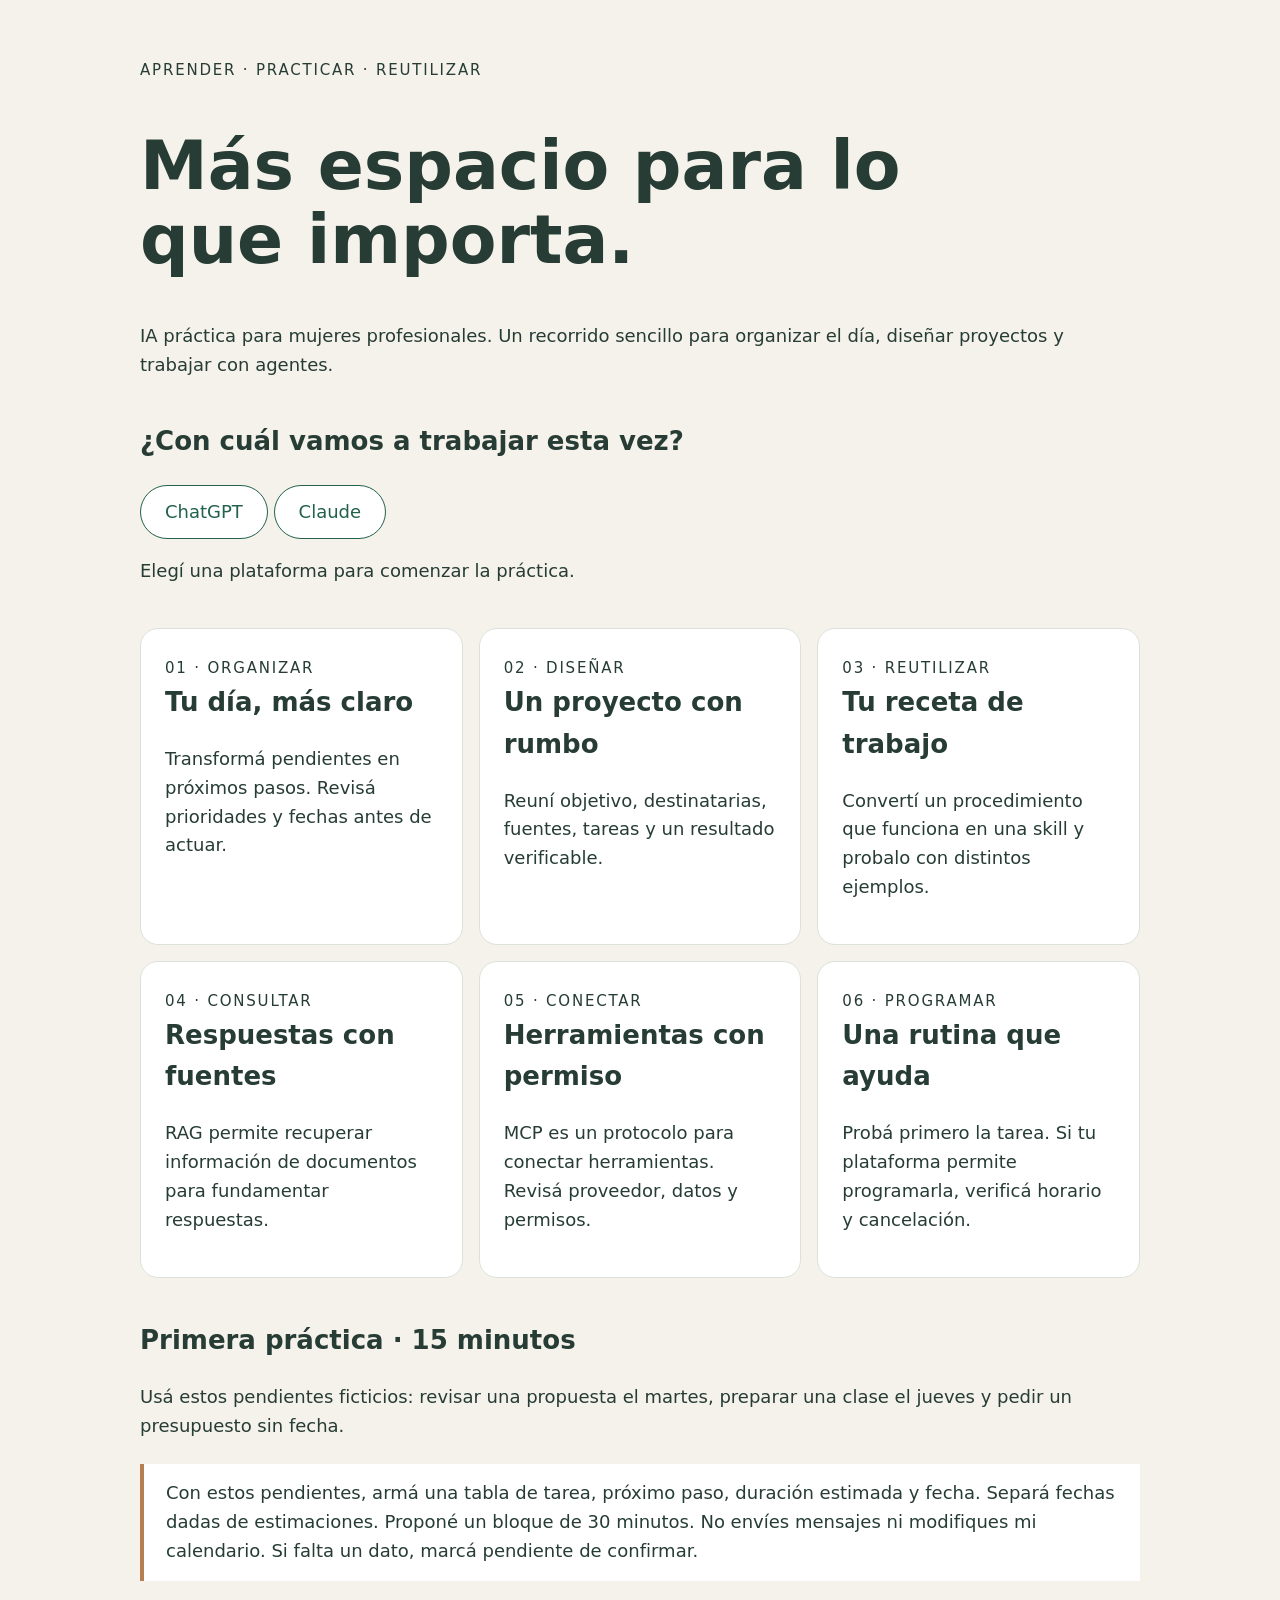
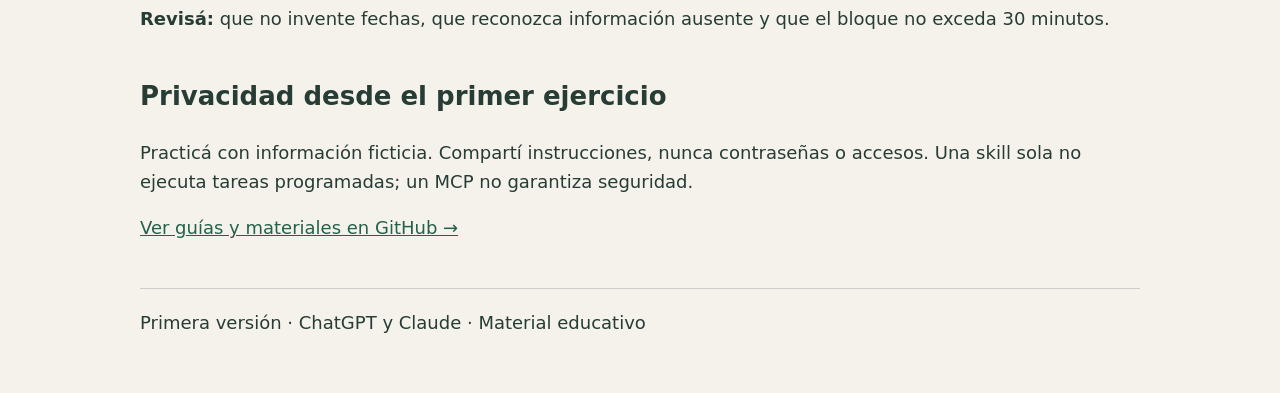
==== docs/index.html @ 0935d4db "Agregar guías, skill y portada de capacitación" ====
<!doctype html><html lang="es"><meta charset="utf-8"><meta name="viewport" content="width=device-width,initial-scale=1"><title>IA práctica para profesionales</title><style>body{margin:0;background:#f5f2eb;color:#263c35;font:18px/1.6 system-ui}main{max-width:1000px;margin:auto;padding:55px 24px}small{letter-spacing:.12em;text-transform:uppercase}h1{font-size:clamp(40px,6vw,68px);line-height:1.08;max-width:800px}h2{font-size:26px}a{color:#22614c}section{margin-top:42px}.grid{display:grid;grid-template-columns:repeat(auto-fit,minmax(250px,1fr));gap:16px}article{background:#fff;border:1px solid #dce2d9;border-radius:18px;padding:24px}article h2{margin-top:0}blockquote{border-left:4px solid #b67f51;margin:24px 0;padding:15px 22px;background:#fff}footer{margin-top:45px;border-top:1px solid #ccc;padding-top:20px}button{font:inherit;padding:12px 24px;border-radius:30px;border:1px solid #22614c;color:#22614c;background:white;cursor:pointer}button[aria-pressed=true]{color:white;background:#22614c}</style><main><small>Aprender · practicar · reutilizar</small><h1>Más espacio para lo que importa.</h1><p>IA práctica para mujeres profesionales. Un recorrido sencillo para organizar el día, diseñar proyectos y trabajar con agentes.</p><section><h2>¿Con cuál vamos a trabajar esta vez?</h2><button onclick="elegir(this)" aria-pressed="false">ChatGPT</button> <button onclick="elegir(this)" aria-pressed="false">Claude</button><p id="eleccion" aria-live="polite">Elegí una plataforma para comenzar la práctica.</p></section><section class="grid"><article><small>01 · Organizar</small><h2>Tu día, más claro</h2><p>Transformá pendientes en próximos pasos. Revisá prioridades y fechas antes de actuar.</p></article><article><small>02 · Diseñar</small><h2>Un proyecto con rumbo</h2><p>Reuní objetivo, destinatarias, fuentes, tareas y un resultado verificable.</p></article><article><small>03 · Reutilizar</small><h2>Tu receta de trabajo</h2><p>Convertí un procedimiento que funciona en una skill y probalo con distintos ejemplos.</p></article><article><small>04 · Consultar</small><h2>Respuestas con fuentes</h2><p>RAG permite recuperar información de documentos para fundamentar respuestas.</p></article><article><small>05 · Conectar</small><h2>Herramientas con permiso</h2><p>MCP es un protocolo para conectar herramientas. Revisá proveedor, datos y permisos.</p></article><article><small>06 · Programar</small><h2>Una rutina que ayuda</h2><p>Probá primero la tarea. Si tu plataforma permite programarla, verificá horario y cancelación.</p></article></section><section><h2>Primera práctica · 15 minutos</h2><p>Usá estos pendientes ficticios: revisar una propuesta el martes, preparar una clase el jueves y pedir un presupuesto sin fecha.</p><blockquote>Con estos pendientes, armá una tabla de tarea, próximo paso, duración estimada y fecha. Separá fechas dadas de estimaciones. Proponé un bloque de 30 minutos. No envíes mensajes ni modifiques mi calendario. Si falta un dato, marcá pendiente de confirmar.</blockquote><p><strong>Revisá:</strong> que no invente fechas, que reconozca información ausente y que el bloque no exceda 30 minutos.</p></section><section><h2>Privacidad desde el primer ejercicio</h2><p>Practicá con información ficticia. Compartí instrucciones, nunca contraseñas o accesos. Una skill sola no ejecuta tareas programadas; un MCP no garantiza seguridad.</p><a href="https://github.com/ayepezzetto/ia-practica-profesionales">Ver guías y materiales en GitHub →</a></section><footer>Primera versión · ChatGPT y Claude · Material educativo</footer></main><script>function elegir(b){document.querySelectorAll('button').forEach(x=>x.setAttribute('aria-pressed',String(x===b)));document.getElementById('eleccion').textContent='Vamos a trabajar con '+b.textContent+'. Abrí tu cuenta y copiá la primera práctica de abajo. Este sitio no conecta cuentas ni envía tus datos a la IA.'}</script></html>
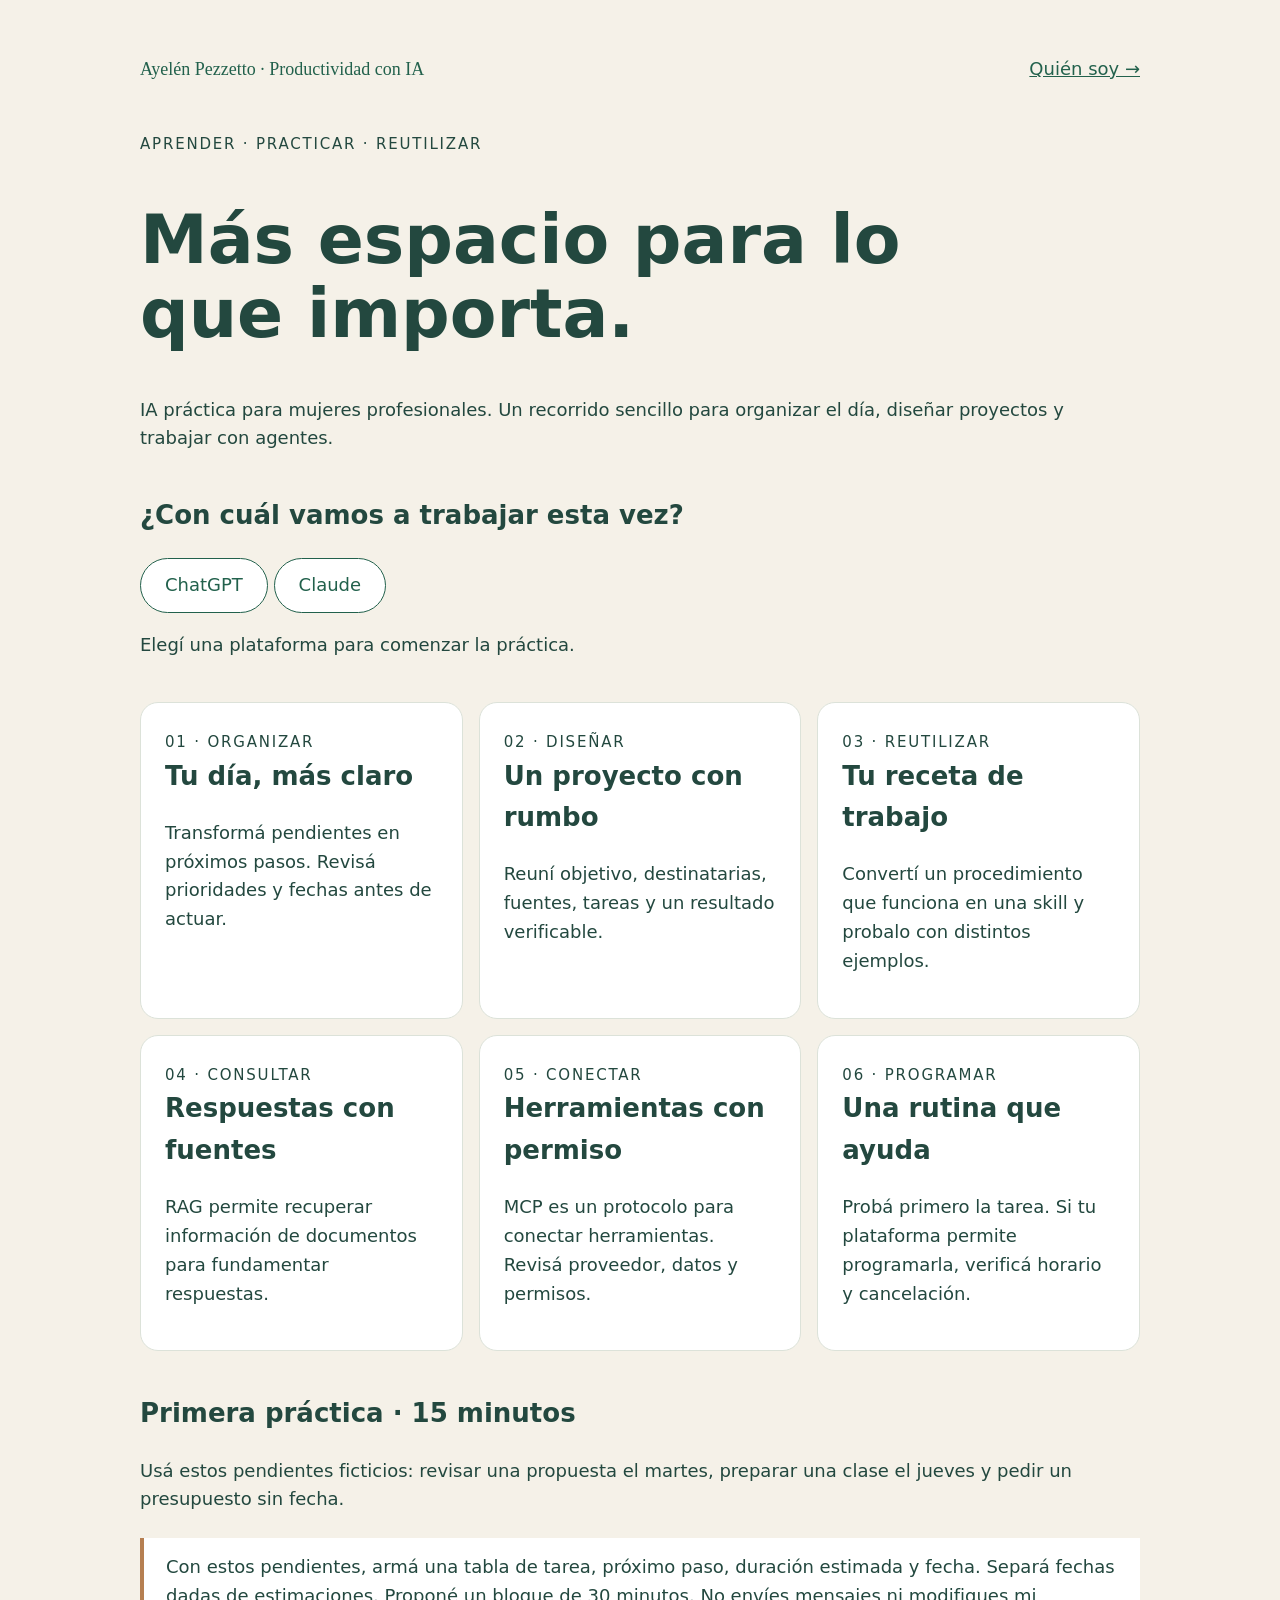
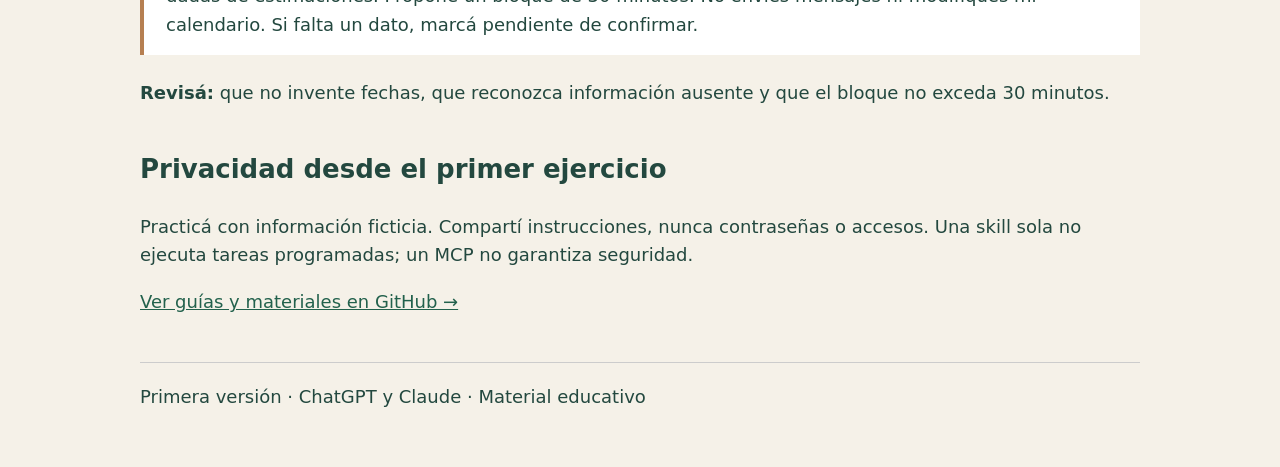
==== commit e35fb100: "Agregar página Quién soy con identidad visual y retrato profesional" ====
--- a/docs/index.html
+++ b/docs/index.html
@@ -1 +1 @@
-<!doctype html><html lang="es"><meta charset="utf-8"><meta name="viewport" content="width=device-width,initial-scale=1"><title>IA práctica para profesionales</title><style>body{margin:0;background:#f5f2eb;color:#263c35;font:18px/1.6 system-ui}main{max-width:1000px;margin:auto;padding:55px 24px}small{letter-spacing:.12em;text-transform:uppercase}h1{font-size:clamp(40px,6vw,68px);line-height:1.08;max-width:800px}h2{font-size:26px}a{color:#22614c}section{margin-top:42px}.grid{display:grid;grid-template-columns:repeat(auto-fit,minmax(250px,1fr));gap:16px}article{background:#fff;border:1px solid #dce2d9;border-radius:18px;padding:24px}article h2{margin-top:0}blockquote{border-left:4px solid #b67f51;margin:24px 0;padding:15px 22px;background:#fff}footer{margin-top:45px;border-top:1px solid #ccc;padding-top:20px}button{font:inherit;padding:12px 24px;border-radius:30px;border:1px solid #22614c;color:#22614c;background:white;cursor:pointer}button[aria-pressed=true]{color:white;background:#22614c}</style><main><small>Aprender · practicar · reutilizar</small><h1>Más espacio para lo que importa.</h1><p>IA práctica para mujeres profesionales. Un recorrido sencillo para organizar el día, diseñar proyectos y trabajar con agentes.</p><section><h2>¿Con cuál vamos a trabajar esta vez?</h2><button onclick="elegir(this)" aria-pressed="false">ChatGPT</button> <button onclick="elegir(this)" aria-pressed="false">Claude</button><p id="eleccion" aria-live="polite">Elegí una plataforma para comenzar la práctica.</p></section><section class="grid"><article><small>01 · Organizar</small><h2>Tu día, más claro</h2><p>Transformá pendientes en próximos pasos. Revisá prioridades y fechas antes de actuar.</p></article><article><small>02 · Diseñar</small><h2>Un proyecto con rumbo</h2><p>Reuní objetivo, destinatarias, fuentes, tareas y un resultado verificable.</p></article><article><small>03 · Reutilizar</small><h2>Tu receta de trabajo</h2><p>Convertí un procedimiento que funciona en una skill y probalo con distintos ejemplos.</p></article><article><small>04 · Consultar</small><h2>Respuestas con fuentes</h2><p>RAG permite recuperar información de documentos para fundamentar respuestas.</p></article><article><small>05 · Conectar</small><h2>Herramientas con permiso</h2><p>MCP es un protocolo para conectar herramientas. Revisá proveedor, datos y permisos.</p></article><article><small>06 · Programar</small><h2>Una rutina que ayuda</h2><p>Probá primero la tarea. Si tu plataforma permite programarla, verificá horario y cancelación.</p></article></section><section><h2>Primera práctica · 15 minutos</h2><p>Usá estos pendientes ficticios: revisar una propuesta el martes, preparar una clase el jueves y pedir un presupuesto sin fecha.</p><blockquote>Con estos pendientes, armá una tabla de tarea, próximo paso, duración estimada y fecha. Separá fechas dadas de estimaciones. Proponé un bloque de 30 minutos. No envíes mensajes ni modifiques mi calendario. Si falta un dato, marcá pendiente de confirmar.</blockquote><p><strong>Revisá:</strong> que no invente fechas, que reconozca información ausente y que el bloque no exceda 30 minutos.</p></section><section><h2>Privacidad desde el primer ejercicio</h2><p>Practicá con información ficticia. Compartí instrucciones, nunca contraseñas o accesos. Una skill sola no ejecuta tareas programadas; un MCP no garantiza seguridad.</p><a href="https://github.com/ayepezzetto/ia-practica-profesionales">Ver guías y materiales en GitHub →</a></section><footer>Primera versión · ChatGPT y Claude · Material educativo</footer></main><script>function elegir(b){document.querySelectorAll('button').forEach(x=>x.setAttribute('aria-pressed',String(x===b)));document.getElementById('eleccion').textContent='Vamos a trabajar con '+b.textContent+'. Abrí tu cuenta y copiá la primera práctica de abajo. Este sitio no conecta cuentas ni envía tus datos a la IA.'}</script></html>+<!doctype html><html lang="es"><meta charset="utf-8"><meta name="viewport" content="width=device-width,initial-scale=1"><title>IA práctica para profesionales</title><style>body{margin:0;background:#f5f1e8;color:#23483f;font:18px/1.6 system-ui}main{max-width:1000px;margin:auto;padding:55px 24px}small{letter-spacing:.12em;text-transform:uppercase}h1{font-size:clamp(40px,6vw,68px);line-height:1.08;max-width:800px}h2{font-size:26px}a{color:#22614c}section{margin-top:42px}.grid{display:grid;grid-template-columns:repeat(auto-fit,minmax(250px,1fr));gap:16px}article{background:#fff;border:1px solid #dce2d9;border-radius:18px;padding:24px}article h2{margin-top:0}blockquote{border-left:4px solid #b67f51;margin:24px 0;padding:15px 22px;background:#fff}footer{margin-top:45px;border-top:1px solid #ccc;padding-top:20px}button{font:inherit;padding:12px 24px;border-radius:30px;border:1px solid #22614c;color:#22614c;background:white;cursor:pointer}button[aria-pressed=true]{color:white;background:#22614c}</style><main><nav aria-label="Navegación principal" style="display:flex;justify-content:space-between;gap:20px;flex-wrap:wrap;margin-bottom:45px"><a href="index.html" style="font-family:Georgia,serif;text-decoration:none">Ayelén Pezzetto · Productividad con IA</a><a href="quien-soy.html">Quién soy →</a></nav><small>Aprender · practicar · reutilizar</small><h1>Más espacio para lo que importa.</h1><p>IA práctica para mujeres profesionales. Un recorrido sencillo para organizar el día, diseñar proyectos y trabajar con agentes.</p><section><h2>¿Con cuál vamos a trabajar esta vez?</h2><button onclick="elegir(this)" aria-pressed="false">ChatGPT</button> <button onclick="elegir(this)" aria-pressed="false">Claude</button><p id="eleccion" aria-live="polite">Elegí una plataforma para comenzar la práctica.</p></section><section class="grid"><article><small>01 · Organizar</small><h2>Tu día, más claro</h2><p>Transformá pendientes en próximos pasos. Revisá prioridades y fechas antes de actuar.</p></article><article><small>02 · Diseñar</small><h2>Un proyecto con rumbo</h2><p>Reuní objetivo, destinatarias, fuentes, tareas y un resultado verificable.</p></article><article><small>03 · Reutilizar</small><h2>Tu receta de trabajo</h2><p>Convertí un procedimiento que funciona en una skill y probalo con distintos ejemplos.</p></article><article><small>04 · Consultar</small><h2>Respuestas con fuentes</h2><p>RAG permite recuperar información de documentos para fundamentar respuestas.</p></article><article><small>05 · Conectar</small><h2>Herramientas con permiso</h2><p>MCP es un protocolo para conectar herramientas. Revisá proveedor, datos y permisos.</p></article><article><small>06 · Programar</small><h2>Una rutina que ayuda</h2><p>Probá primero la tarea. Si tu plataforma permite programarla, verificá horario y cancelación.</p></article></section><section><h2>Primera práctica · 15 minutos</h2><p>Usá estos pendientes ficticios: revisar una propuesta el martes, preparar una clase el jueves y pedir un presupuesto sin fecha.</p><blockquote>Con estos pendientes, armá una tabla de tarea, próximo paso, duración estimada y fecha. Separá fechas dadas de estimaciones. Proponé un bloque de 30 minutos. No envíes mensajes ni modifiques mi calendario. Si falta un dato, marcá pendiente de confirmar.</blockquote><p><strong>Revisá:</strong> que no invente fechas, que reconozca información ausente y que el bloque no exceda 30 minutos.</p></section><section><h2>Privacidad desde el primer ejercicio</h2><p>Practicá con información ficticia. Compartí instrucciones, nunca contraseñas o accesos. Una skill sola no ejecuta tareas programadas; un MCP no garantiza seguridad.</p><a href="https://github.com/ayepezzetto/ia-practica-profesionales">Ver guías y materiales en GitHub →</a></section><footer>Primera versión · ChatGPT y Claude · Material educativo</footer></main><script>function elegir(b){document.querySelectorAll('button').forEach(x=>x.setAttribute('aria-pressed',String(x===b)));document.getElementById('eleccion').textContent='Vamos a trabajar con '+b.textContent+'. Abrí tu cuenta y copiá la primera práctica de abajo. Este sitio no conecta cuentas ni envía tus datos a la IA.'}</script></html>
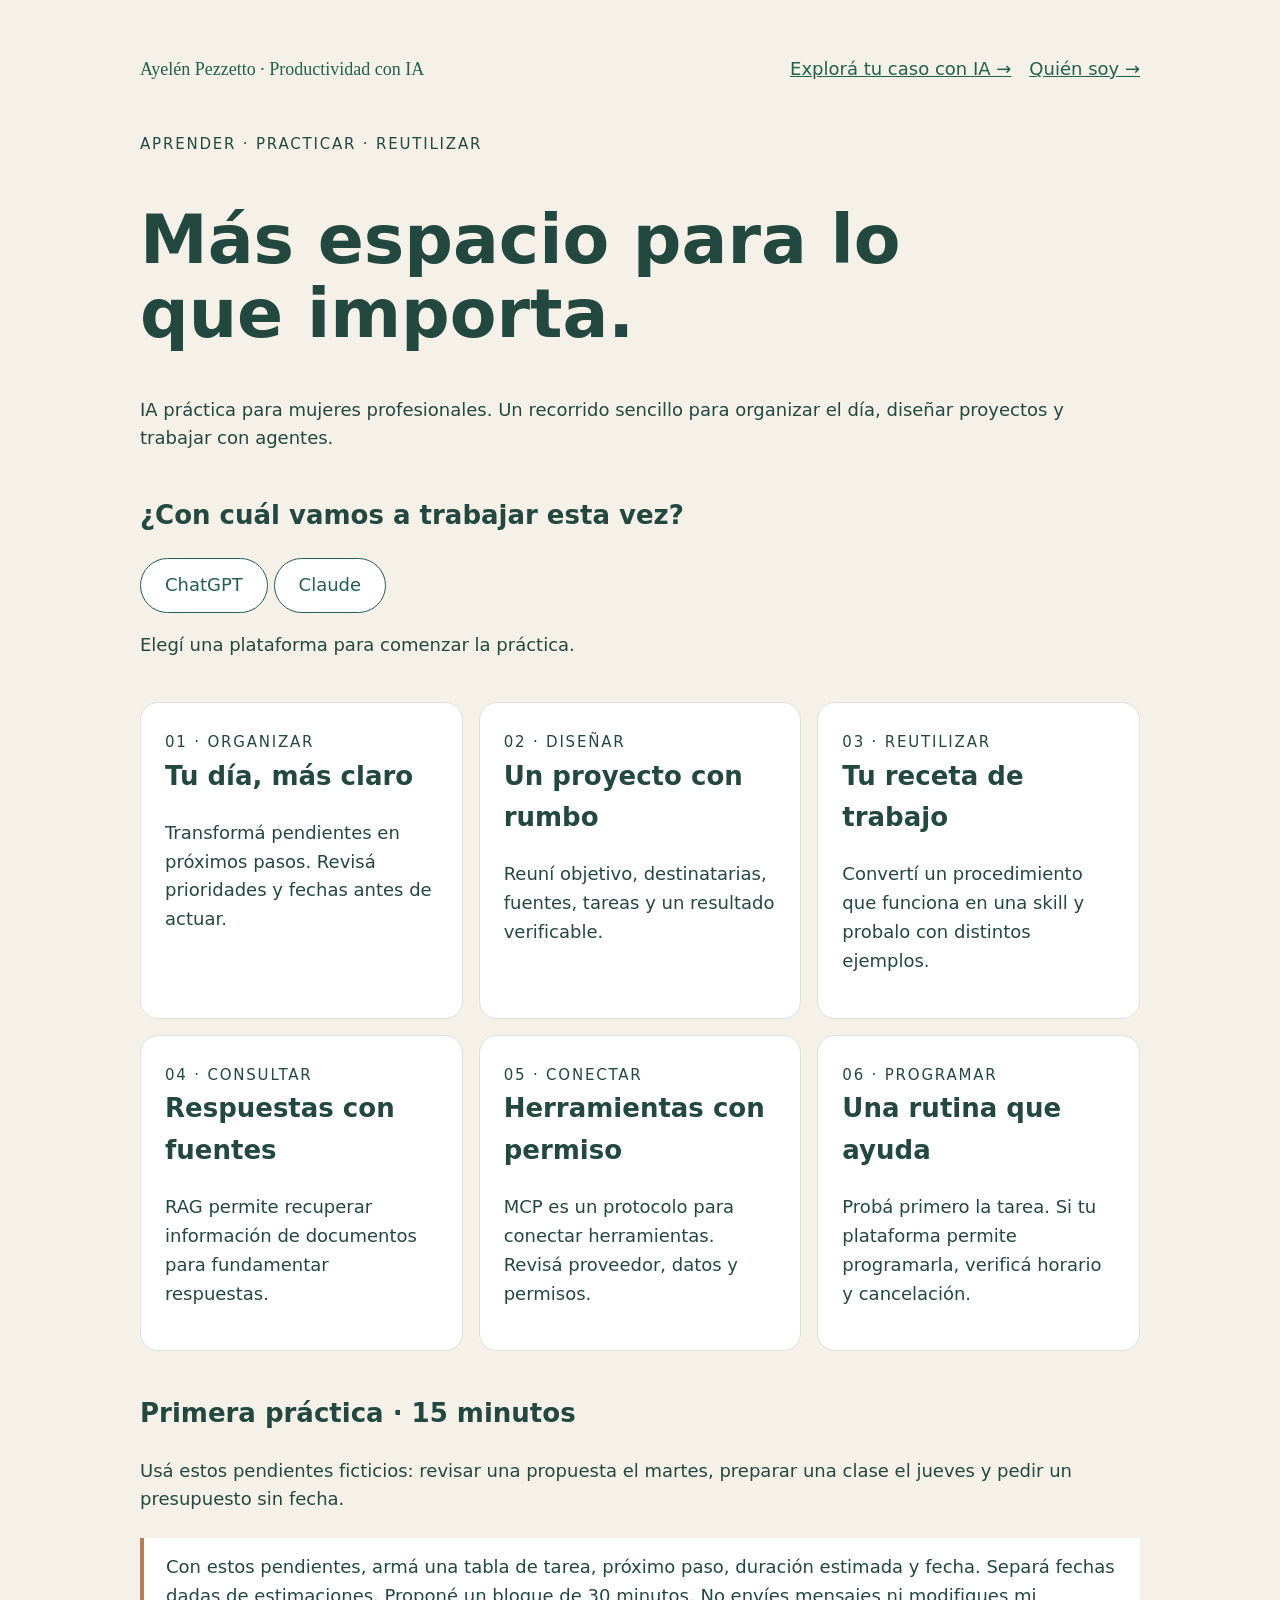
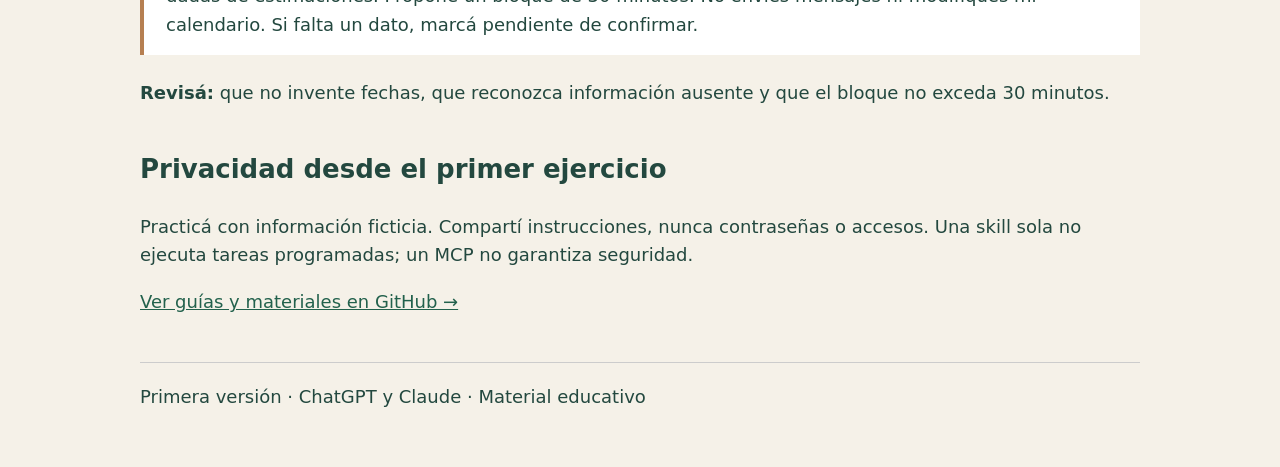
==== commit f9e2adc5: "Enlazar orientador interactivo desde la portada" ====
--- a/docs/index.html
+++ b/docs/index.html
@@ -1 +1 @@
-<!doctype html><html lang="es"><meta charset="utf-8"><meta name="viewport" content="width=device-width,initial-scale=1"><title>IA práctica para profesionales</title><style>body{margin:0;background:#f5f1e8;color:#23483f;font:18px/1.6 system-ui}main{max-width:1000px;margin:auto;padding:55px 24px}small{letter-spacing:.12em;text-transform:uppercase}h1{font-size:clamp(40px,6vw,68px);line-height:1.08;max-width:800px}h2{font-size:26px}a{color:#22614c}section{margin-top:42px}.grid{display:grid;grid-template-columns:repeat(auto-fit,minmax(250px,1fr));gap:16px}article{background:#fff;border:1px solid #dce2d9;border-radius:18px;padding:24px}article h2{margin-top:0}blockquote{border-left:4px solid #b67f51;margin:24px 0;padding:15px 22px;background:#fff}footer{margin-top:45px;border-top:1px solid #ccc;padding-top:20px}button{font:inherit;padding:12px 24px;border-radius:30px;border:1px solid #22614c;color:#22614c;background:white;cursor:pointer}button[aria-pressed=true]{color:white;background:#22614c}</style><main><nav aria-label="Navegación principal" style="display:flex;justify-content:space-between;gap:20px;flex-wrap:wrap;margin-bottom:45px"><a href="index.html" style="font-family:Georgia,serif;text-decoration:none">Ayelén Pezzetto · Productividad con IA</a><a href="quien-soy.html">Quién soy →</a></nav><small>Aprender · practicar · reutilizar</small><h1>Más espacio para lo que importa.</h1><p>IA práctica para mujeres profesionales. Un recorrido sencillo para organizar el día, diseñar proyectos y trabajar con agentes.</p><section><h2>¿Con cuál vamos a trabajar esta vez?</h2><button onclick="elegir(this)" aria-pressed="false">ChatGPT</button> <button onclick="elegir(this)" aria-pressed="false">Claude</button><p id="eleccion" aria-live="polite">Elegí una plataforma para comenzar la práctica.</p></section><section class="grid"><article><small>01 · Organizar</small><h2>Tu día, más claro</h2><p>Transformá pendientes en próximos pasos. Revisá prioridades y fechas antes de actuar.</p></article><article><small>02 · Diseñar</small><h2>Un proyecto con rumbo</h2><p>Reuní objetivo, destinatarias, fuentes, tareas y un resultado verificable.</p></article><article><small>03 · Reutilizar</small><h2>Tu receta de trabajo</h2><p>Convertí un procedimiento que funciona en una skill y probalo con distintos ejemplos.</p></article><article><small>04 · Consultar</small><h2>Respuestas con fuentes</h2><p>RAG permite recuperar información de documentos para fundamentar respuestas.</p></article><article><small>05 · Conectar</small><h2>Herramientas con permiso</h2><p>MCP es un protocolo para conectar herramientas. Revisá proveedor, datos y permisos.</p></article><article><small>06 · Programar</small><h2>Una rutina que ayuda</h2><p>Probá primero la tarea. Si tu plataforma permite programarla, verificá horario y cancelación.</p></article></section><section><h2>Primera práctica · 15 minutos</h2><p>Usá estos pendientes ficticios: revisar una propuesta el martes, preparar una clase el jueves y pedir un presupuesto sin fecha.</p><blockquote>Con estos pendientes, armá una tabla de tarea, próximo paso, duración estimada y fecha. Separá fechas dadas de estimaciones. Proponé un bloque de 30 minutos. No envíes mensajes ni modifiques mi calendario. Si falta un dato, marcá pendiente de confirmar.</blockquote><p><strong>Revisá:</strong> que no invente fechas, que reconozca información ausente y que el bloque no exceda 30 minutos.</p></section><section><h2>Privacidad desde el primer ejercicio</h2><p>Practicá con información ficticia. Compartí instrucciones, nunca contraseñas o accesos. Una skill sola no ejecuta tareas programadas; un MCP no garantiza seguridad.</p><a href="https://github.com/ayepezzetto/ia-practica-profesionales">Ver guías y materiales en GitHub →</a></section><footer>Primera versión · ChatGPT y Claude · Material educativo</footer></main><script>function elegir(b){document.querySelectorAll('button').forEach(x=>x.setAttribute('aria-pressed',String(x===b)));document.getElementById('eleccion').textContent='Vamos a trabajar con '+b.textContent+'. Abrí tu cuenta y copiá la primera práctica de abajo. Este sitio no conecta cuentas ni envía tus datos a la IA.'}</script></html>+<!doctype html><html lang="es"><meta charset="utf-8"><meta name="viewport" content="width=device-width,initial-scale=1"><title>IA práctica para profesionales</title><style>body{margin:0;background:#f5f1e8;color:#23483f;font:18px/1.6 system-ui}main{max-width:1000px;margin:auto;padding:55px 24px}small{letter-spacing:.12em;text-transform:uppercase}h1{font-size:clamp(40px,6vw,68px);line-height:1.08;max-width:800px}h2{font-size:26px}a{color:#22614c}section{margin-top:42px}.grid{display:grid;grid-template-columns:repeat(auto-fit,minmax(250px,1fr));gap:16px}article{background:#fff;border:1px solid #dce2d9;border-radius:18px;padding:24px}article h2{margin-top:0}blockquote{border-left:4px solid #b67f51;margin:24px 0;padding:15px 22px;background:#fff}footer{margin-top:45px;border-top:1px solid #ccc;padding-top:20px}button{font:inherit;padding:12px 24px;border-radius:30px;border:1px solid #22614c;color:#22614c;background:white;cursor:pointer}button[aria-pressed=true]{color:white;background:#22614c}</style><main><nav aria-label="Navegación principal" style="display:flex;justify-content:space-between;gap:20px;flex-wrap:wrap;margin-bottom:45px"><a href="index.html" style="font-family:Georgia,serif;text-decoration:none">Ayelén Pezzetto · Productividad con IA</a><span style="display:flex;gap:18px;flex-wrap:wrap"><a href="explora-tu-caso-con-ia.html">Explorá tu caso con IA →</a><a href="quien-soy.html">Quién soy →</a></span></nav><small>Aprender · practicar · reutilizar</small><h1>Más espacio para lo que importa.</h1><p>IA práctica para mujeres profesionales. Un recorrido sencillo para organizar el día, diseñar proyectos y trabajar con agentes.</p><section><h2>¿Con cuál vamos a trabajar esta vez?</h2><button onclick="elegir(this)" aria-pressed="false">ChatGPT</button> <button onclick="elegir(this)" aria-pressed="false">Claude</button><p id="eleccion" aria-live="polite">Elegí una plataforma para comenzar la práctica.</p></section><section class="grid"><article><small>01 · Organizar</small><h2>Tu día, más claro</h2><p>Transformá pendientes en próximos pasos. Revisá prioridades y fechas antes de actuar.</p></article><article><small>02 · Diseñar</small><h2>Un proyecto con rumbo</h2><p>Reuní objetivo, destinatarias, fuentes, tareas y un resultado verificable.</p></article><article><small>03 · Reutilizar</small><h2>Tu receta de trabajo</h2><p>Convertí un procedimiento que funciona en una skill y probalo con distintos ejemplos.</p></article><article><small>04 · Consultar</small><h2>Respuestas con fuentes</h2><p>RAG permite recuperar información de documentos para fundamentar respuestas.</p></article><article><small>05 · Conectar</small><h2>Herramientas con permiso</h2><p>MCP es un protocolo para conectar herramientas. Revisá proveedor, datos y permisos.</p></article><article><small>06 · Programar</small><h2>Una rutina que ayuda</h2><p>Probá primero la tarea. Si tu plataforma permite programarla, verificá horario y cancelación.</p></article></section><section><h2>Primera práctica · 15 minutos</h2><p>Usá estos pendientes ficticios: revisar una propuesta el martes, preparar una clase el jueves y pedir un presupuesto sin fecha.</p><blockquote>Con estos pendientes, armá una tabla de tarea, próximo paso, duración estimada y fecha. Separá fechas dadas de estimaciones. Proponé un bloque de 30 minutos. No envíes mensajes ni modifiques mi calendario. Si falta un dato, marcá pendiente de confirmar.</blockquote><p><strong>Revisá:</strong> que no invente fechas, que reconozca información ausente y que el bloque no exceda 30 minutos.</p></section><section><h2>Privacidad desde el primer ejercicio</h2><p>Practicá con información ficticia. Compartí instrucciones, nunca contraseñas o accesos. Una skill sola no ejecuta tareas programadas; un MCP no garantiza seguridad.</p><a href="https://github.com/ayepezzetto/ia-practica-profesionales">Ver guías y materiales en GitHub →</a></section><footer>Primera versión · ChatGPT y Claude · Material educativo</footer></main><script>function elegir(b){document.querySelectorAll('button').forEach(x=>x.setAttribute('aria-pressed',String(x===b)));document.getElementById('eleccion').textContent='Vamos a trabajar con '+b.textContent+'. Abrí tu cuenta y copiá la primera práctica de abajo. Este sitio no conecta cuentas ni envía tus datos a la IA.'}</script></html>
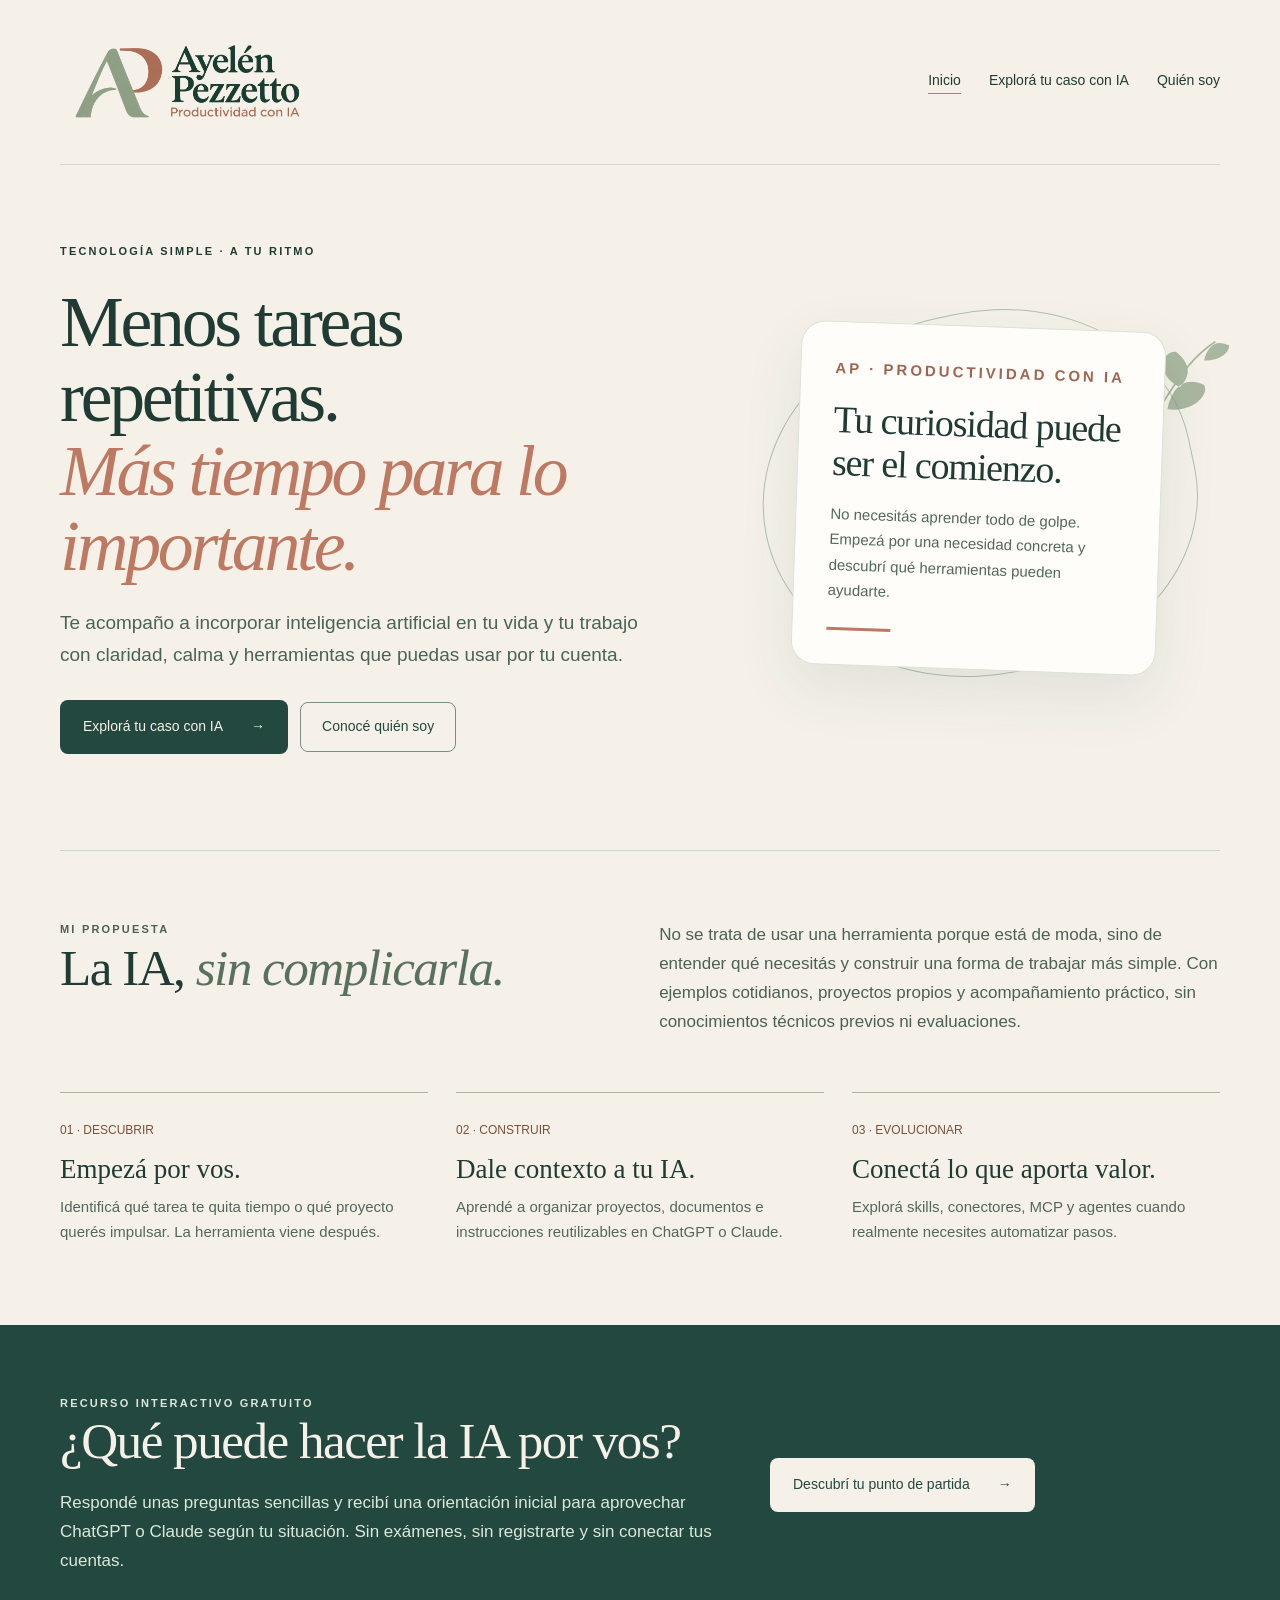
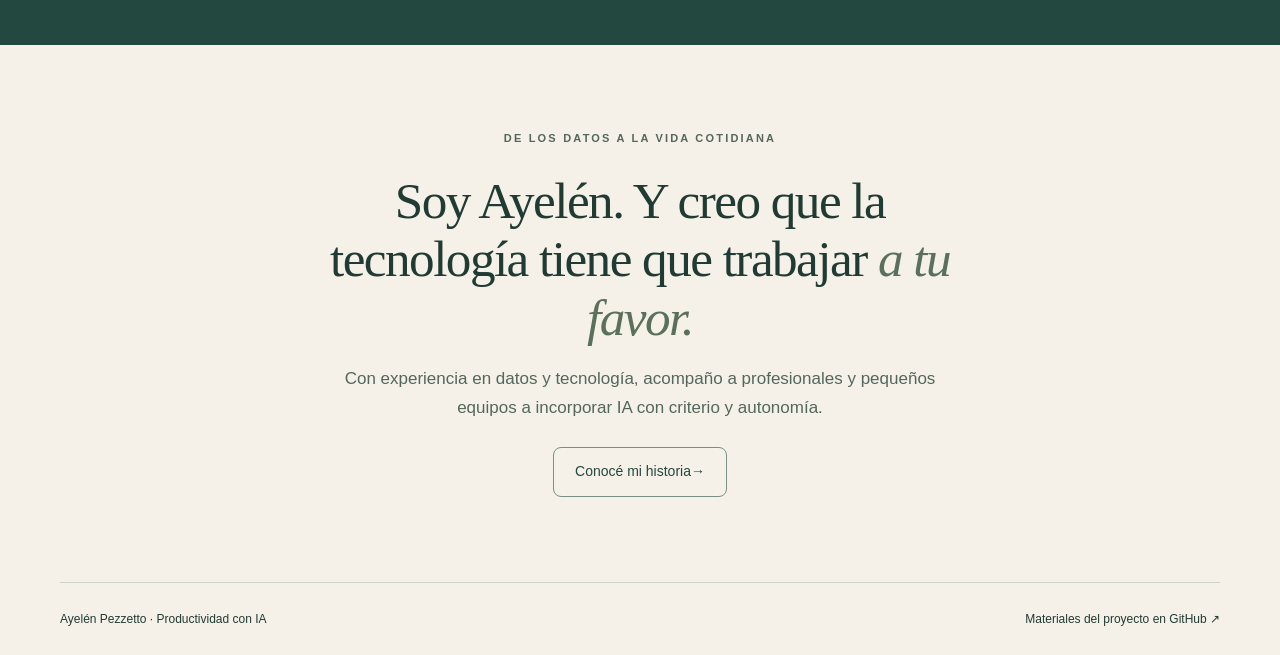
==== commit 58e92ab8: "Renovar portada AP y convertir inicio en puerta de entrada al explorador" ====
--- a/docs/index.html
+++ b/docs/index.html
@@ -1 +1,89 @@
-<!doctype html><html lang="es"><meta charset="utf-8"><meta name="viewport" content="width=device-width,initial-scale=1"><title>IA práctica para profesionales</title><style>body{margin:0;background:#f5f1e8;color:#23483f;font:18px/1.6 system-ui}main{max-width:1000px;margin:auto;padding:55px 24px}small{letter-spacing:.12em;text-transform:uppercase}h1{font-size:clamp(40px,6vw,68px);line-height:1.08;max-width:800px}h2{font-size:26px}a{color:#22614c}section{margin-top:42px}.grid{display:grid;grid-template-columns:repeat(auto-fit,minmax(250px,1fr));gap:16px}article{background:#fff;border:1px solid #dce2d9;border-radius:18px;padding:24px}article h2{margin-top:0}blockquote{border-left:4px solid #b67f51;margin:24px 0;padding:15px 22px;background:#fff}footer{margin-top:45px;border-top:1px solid #ccc;padding-top:20px}button{font:inherit;padding:12px 24px;border-radius:30px;border:1px solid #22614c;color:#22614c;background:white;cursor:pointer}button[aria-pressed=true]{color:white;background:#22614c}</style><main><nav aria-label="Navegación principal" style="display:flex;justify-content:space-between;gap:20px;flex-wrap:wrap;margin-bottom:45px"><a href="index.html" style="font-family:Georgia,serif;text-decoration:none">Ayelén Pezzetto · Productividad con IA</a><span style="display:flex;gap:18px;flex-wrap:wrap"><a href="explora-tu-caso-con-ia.html">Explorá tu caso con IA →</a><a href="quien-soy.html">Quién soy →</a></span></nav><small>Aprender · practicar · reutilizar</small><h1>Más espacio para lo que importa.</h1><p>IA práctica para mujeres profesionales. Un recorrido sencillo para organizar el día, diseñar proyectos y trabajar con agentes.</p><section><h2>¿Con cuál vamos a trabajar esta vez?</h2><button onclick="elegir(this)" aria-pressed="false">ChatGPT</button> <button onclick="elegir(this)" aria-pressed="false">Claude</button><p id="eleccion" aria-live="polite">Elegí una plataforma para comenzar la práctica.</p></section><section class="grid"><article><small>01 · Organizar</small><h2>Tu día, más claro</h2><p>Transformá pendientes en próximos pasos. Revisá prioridades y fechas antes de actuar.</p></article><article><small>02 · Diseñar</small><h2>Un proyecto con rumbo</h2><p>Reuní objetivo, destinatarias, fuentes, tareas y un resultado verificable.</p></article><article><small>03 · Reutilizar</small><h2>Tu receta de trabajo</h2><p>Convertí un procedimiento que funciona en una skill y probalo con distintos ejemplos.</p></article><article><small>04 · Consultar</small><h2>Respuestas con fuentes</h2><p>RAG permite recuperar información de documentos para fundamentar respuestas.</p></article><article><small>05 · Conectar</small><h2>Herramientas con permiso</h2><p>MCP es un protocolo para conectar herramientas. Revisá proveedor, datos y permisos.</p></article><article><small>06 · Programar</small><h2>Una rutina que ayuda</h2><p>Probá primero la tarea. Si tu plataforma permite programarla, verificá horario y cancelación.</p></article></section><section><h2>Primera práctica · 15 minutos</h2><p>Usá estos pendientes ficticios: revisar una propuesta el martes, preparar una clase el jueves y pedir un presupuesto sin fecha.</p><blockquote>Con estos pendientes, armá una tabla de tarea, próximo paso, duración estimada y fecha. Separá fechas dadas de estimaciones. Proponé un bloque de 30 minutos. No envíes mensajes ni modifiques mi calendario. Si falta un dato, marcá pendiente de confirmar.</blockquote><p><strong>Revisá:</strong> que no invente fechas, que reconozca información ausente y que el bloque no exceda 30 minutos.</p></section><section><h2>Privacidad desde el primer ejercicio</h2><p>Practicá con información ficticia. Compartí instrucciones, nunca contraseñas o accesos. Una skill sola no ejecuta tareas programadas; un MCP no garantiza seguridad.</p><a href="https://github.com/ayepezzetto/ia-practica-profesionales">Ver guías y materiales en GitHub →</a></section><footer>Primera versión · ChatGPT y Claude · Material educativo</footer></main><script>function elegir(b){document.querySelectorAll('button').forEach(x=>x.setAttribute('aria-pressed',String(x===b)));document.getElementById('eleccion').textContent='Vamos a trabajar con '+b.textContent+'. Abrí tu cuenta y copiá la primera práctica de abajo. Este sitio no conecta cuentas ni envía tus datos a la IA.'}</script></html>+<!doctype html>
+<html lang="es-AR">
+<head>
+<meta charset="utf-8">
+<meta name="viewport" content="width=device-width, initial-scale=1">
+<meta name="theme-color" content="#23483F">
+<meta name="description" content="AP Productividad con IA: herramientas simples para incorporar ChatGPT y Claude en tu vida y tu trabajo.">
+<title>AP | Productividad con IA · Aprendé y explorá</title>
+<link rel="stylesheet" href="assets/marca.css">
+<style>
+:root{--bosque:#23483f;--marfil:#f5f1e8;--salvia:#a8b6a0;--arcilla:#be7963}
+.brand-logo{display:block;width:255px;max-width:100%;height:auto}
+.home-hero{display:grid;grid-template-columns:1.12fr .88fr;gap:clamp(24px,5vw,70px);align-items:center;padding-block:78px 96px}
+.home-hero h1{max-width:730px;margin-bottom:24px}
+.home-hero h1 em{color:var(--arcilla)}
+.home-hero .lead{max-width:580px;color:#4b6257;margin:0}
+.home-actions{display:flex;flex-wrap:wrap;gap:12px;align-items:center;margin-top:30px}
+.button{border-radius:8px;min-height:50px}
+.home-outline{border:1px solid #769084;border-radius:8px;min-height:50px;padding:12px 21px;display:inline-flex;align-items:center;justify-content:center;text-decoration:none;font-size:14px;color:var(--bosque)}
+.home-outline:hover{background:#e7eade}
+.home-art{position:relative;min-height:380px;display:grid;place-items:center}
+.home-art:before{content:"";position:absolute;inset:5px 24px 12px;border:1px solid #aec0af;border-radius:50% 48% 46% 52%;transform:rotate(-12deg)}
+.art-card{position:relative;max-width:365px;background:#fffdfa;padding:34px;border:1px solid #dce2d7;border-radius:24px;box-shadow:0 23px 60px #23483f17;transform:rotate(2deg)}
+.art-card .eyebrow{color:#9f6553;margin:0 0 18px}
+.art-card h2{font-size:38px;margin:0 0 16px}
+.art-card p{font-size:15px;color:#51685a;margin:0}
+.art-card:after{content:"";display:block;width:64px;height:3px;background:var(--arcilla);margin-top:24px}
+.sprig{position:absolute;right:0;top:5px;color:#8a9f83;opacity:.7;transform:rotate(19deg)}
+.sprig svg{width:125px;height:175px}
+.home-context{display:grid;grid-template-columns:1fr 1.05fr;gap:65px;padding-block:70px 35px;border-top:1px solid #23483f2d}
+.home-context p{margin:0;color:#4c6056}
+.home-steps{display:grid;grid-template-columns:repeat(3,1fr);gap:28px;padding:20px 0 80px}
+.home-steps article{border-top:1px solid var(--salvia);padding-top:22px}
+.home-steps h3{font-size:27px;margin:10px 0 8px}
+.home-steps p{font-size:15px;line-height:1.7;color:#53675c;margin:0}
+.home-feature{background:var(--bosque);color:var(--marfil)}
+.feature-inner{display:grid;grid-template-columns:1.2fr .8fr;gap:35px;align-items:center;padding-block:70px}
+.home-feature h2{color:var(--marfil);margin:0 0 18px}
+.home-feature .eyebrow{color:#dce7dc}
+.home-feature p{color:#dce8db;margin:0}
+.home-feature .button{background:var(--marfil);color:var(--bosque);justify-content:center}
+.home-feature .button:hover{background:#e4e9df}
+.home-closing{text-align:center;padding-block:85px}
+.home-closing h2{max-width:680px;margin:0 auto 18px}
+.home-closing p{max-width:600px;margin:0 auto 24px;color:#53675c}
+.home-footer{border-top:1px solid #23483f2d;padding-block:26px;display:flex;justify-content:space-between;gap:15px;align-items:center;font-size:12px}
+.home-footer a{text-decoration:none}
+@media(max-width:850px){.home-hero{grid-template-columns:1fr 1fr;gap:20px}.art-card{padding:24px}.art-card h2{font-size:30px}.home-art{min-height:330px}.home-context{gap:30px}}
+@media(max-width:650px){.header{flex-direction:column;align-items:flex-start;gap:17px}.brand-logo{width:230px}.header nav{flex-wrap:wrap;gap:16px;justify-content:flex-start}.home-hero,.home-context,.feature-inner{grid-template-columns:1fr}.home-hero{padding-block:40px 45px}.home-hero h1{font-size:clamp(44px,10vw,62px)}.home-art{min-height:280px}.art-card{max-width:320px;padding:28px}.home-context{padding-block:47px 25px}.home-steps{grid-template-columns:1fr;gap:20px;padding-bottom:50px}.feature-inner{padding-block:52px;gap:20px}.home-closing{padding-block:55px}.home-footer{flex-direction:column;align-items:flex-start}}
+</style>
+</head>
+<body>
+<a class="skip" href="#contenido">Saltar al contenido</a>
+<header class="header wrap">
+  <a class="brand" href="index.html" aria-label="AP Productividad con IA · Inicio"><img class="brand-logo" src="assets/isologotipo-color.png" width="1930" height="815" alt="Ayelén Pezzetto · Productividad con IA"></a>
+  <nav aria-label="Navegación principal"><a href="index.html" aria-current="page">Inicio</a><a href="explora-tu-caso-con-ia.html">Explorá tu caso con IA</a><a href="quien-soy.html">Quién soy</a></nav>
+</header>
+<main id="contenido">
+<section class="home-hero wrap" aria-labelledby="titulo">
+<div>
+  <p class="eyebrow">TECNOLOGÍA SIMPLE · A TU RITMO</p>
+  <h1 id="titulo">Menos tareas repetitivas.<br><em>Más tiempo para lo importante.</em></h1>
+  <p class="lead">Te acompaño a incorporar inteligencia artificial en tu vida y tu trabajo con claridad, calma y herramientas que puedas usar por tu cuenta.</p>
+  <div class="home-actions"><a class="button" href="explora-tu-caso-con-ia.html">Explorá tu caso con IA <span aria-hidden="true">→</span></a><a class="home-outline" href="quien-soy.html">Conocé quién soy</a></div>
+</div>
+<div class="home-art" aria-hidden="true">
+  <div class="sprig"><svg viewBox="0 0 140 180" fill="none" xmlns="http://www.w3.org/2000/svg"><path d="M30 174 C85 128 67 58 108 7" stroke="currentColor" stroke-width="2"/><path d="M69 127C27 120 25 91 40 85c25-2 38 18 29 42ZM82 96C111 90 121 65 112 57c-26-3-33 17-30 39ZM87 68C53 63 56 35 70 32c20 7 25 20 17 36ZM103 31C119 26 127 14 124 6c-17-3-23 10-21 25Z" fill="currentColor"/></svg></div>
+  <div class="art-card"><p class="eyebrow">AP · PRODUCTIVIDAD CON IA</p><h2>Tu curiosidad puede ser el comienzo.</h2><p>No necesitás aprender todo de golpe. Empezá por una necesidad concreta y descubrí qué herramientas pueden ayudarte.</p></div>
+</div>
+</section>
+<section class="home-context wrap" aria-labelledby="propuesta">
+  <div><p class="eyebrow">MI PROPUESTA</p><h2 id="propuesta">La IA, <em>sin complicarla.</em></h2></div>
+  <div><p>No se trata de usar una herramienta porque está de moda, sino de entender qué necesitás y construir una forma de trabajar más simple. Con ejemplos cotidianos, proyectos propios y acompañamiento práctico, sin conocimientos técnicos previos ni evaluaciones.</p></div>
+</section>
+<section class="home-steps wrap" aria-label="Cómo empezar">
+  <article><span class="number">01 · DESCUBRIR</span><h3>Empezá por vos.</h3><p>Identificá qué tarea te quita tiempo o qué proyecto querés impulsar. La herramienta viene después.</p></article>
+  <article><span class="number">02 · CONSTRUIR</span><h3>Dale contexto a tu IA.</h3><p>Aprendé a organizar proyectos, documentos e instrucciones reutilizables en ChatGPT o Claude.</p></article>
+  <article><span class="number">03 · EVOLUCIONAR</span><h3>Conectá lo que aporta valor.</h3><p>Explorá skills, conectores, MCP y agentes cuando realmente necesites automatizar pasos.</p></article>
+</section>
+<section class="home-feature" aria-labelledby="explorador">
+ <div class="wrap feature-inner"><div><p class="eyebrow">RECURSO INTERACTIVO GRATUITO</p><h2 id="explorador">¿Qué puede hacer la IA por vos?</h2><p>Respondé unas preguntas sencillas y recibí una orientación inicial para aprovechar ChatGPT o Claude según tu situación. Sin exámenes, sin registrarte y sin conectar tus cuentas.</p></div><div><a class="button" href="explora-tu-caso-con-ia.html">Descubrí tu punto de partida <span aria-hidden="true">→</span></a></div></div>
+</section>
+<section class="home-closing wrap" aria-labelledby="conocer">
+ <p class="eyebrow">DE LOS DATOS A LA VIDA COTIDIANA</p><h2 id="conocer">Soy Ayelén. Y creo que la tecnología tiene que trabajar <em>a tu favor.</em></h2><p>Con experiencia en datos y tecnología, acompaño a profesionales y pequeños equipos a incorporar IA con criterio y autonomía.</p><a class="home-outline" href="quien-soy.html">Conocé mi historia <span aria-hidden="true">→</span></a>
+</section>
+</main>
+<footer class="home-footer wrap"><span>Ayelén Pezzetto · Productividad con IA</span><a href="https://github.com/ayepezzetto/ia-practica-profesionales" target="_blank" rel="noopener noreferrer">Materiales del proyecto en GitHub ↗</a></footer>
+</body>
+</html>
--- a/docs/assets/marca.css
+++ b/docs/assets/marca.css
@@ -0,0 +1,3 @@
+:root{--bosque:#23483f;--marfil:#f5f1e8;--salvia:#a8b6a0;--arcilla:#be7963;--ink:#203b33}*{box-sizing:border-box}html{scroll-behavior:smooth;scroll-padding-top:25px}body{margin:0;background:var(--marfil);color:var(--ink);font:17px/1.7 Arial,Helvetica,sans-serif}.wrap{width:min(1160px,calc(100% - 64px));margin-inline:auto}a{color:inherit;text-underline-offset:6px}a:focus-visible{outline:3px solid var(--arcilla);outline-offset:6px}.skip{position:absolute;top:-90px;left:20px;background:var(--bosque);color:white;padding:12px;z-index:5}.skip:focus{top:10px}.header{display:flex;align-items:center;justify-content:space-between;gap:24px;padding-block:28px;border-bottom:1px solid #23483f26}.brand{display:flex;align-items:center;gap:15px;text-decoration:none;font:25px/1.1 Georgia,serif}.brand small{display:block;font:11px/1.8 Arial,sans-serif;letter-spacing:.11em;margin-top:5px}.monogram{font:italic 42px/.9 Georgia,serif;letter-spacing:-9px;padding-right:10px}nav{display:flex;gap:28px;font-size:14px}nav a{text-decoration:none}nav a[aria-current]{border-bottom:1px solid var(--arcilla)}.hero{display:grid;grid-template-columns:1.1fr 1fr;align-items:center;gap:72px;padding-block:66px 90px}.eyebrow{font-size:11px;font-weight:700;letter-spacing:.2em;line-height:1.6;margin:0 0 25px}h1,h2,h3{font-family:Georgia,'Times New Roman',serif;font-weight:400}h1{font-size:clamp(48px,5.6vw,77px);line-height:1.04;letter-spacing:-.045em;margin:0 0 28px}em{font-weight:400}h1 em,h2 em{color:#59715c}.lead{font-size:19px;line-height:1.65;max-width:445px;margin-bottom:30px}.button{display:inline-flex;align-items:center;justify-content:space-between;gap:28px;background:var(--bosque);color:var(--marfil);padding:15px 23px;text-decoration:none;border-radius:4px;font-size:14px}.button:hover{background:#16382f}.signature{font-size:12px;margin:25px 0 0}.portrait{margin:0;position:relative;padding:0 16px 18px 0}.portrait:after{content:'';position:absolute;inset:22px 0 0 24px;border:1px solid var(--salvia);z-index:-1}.portrait img{display:block;width:100%;height:auto;aspect-ratio:4/5;object-fit:cover;border-radius:120px 4px 4px 4px}.portrait figcaption{position:absolute;bottom:0;left:24px;background:var(--bosque);color:var(--marfil);font:italic 19px Georgia,serif;padding:18px 24px}.story{border-top:1px solid #23483f30;padding-block:80px;display:grid;grid-template-columns:1fr 1.2fr;gap:90px}h2{font-size:clamp(36px,4vw,52px);line-height:1.14;letter-spacing:-.03em;margin:0 0 25px}.prose p{margin:0 0 22px}.prose p:last-child{margin:0}.journey{padding-block:20px 85px}.columns{display:grid;grid-template-columns:repeat(3,1fr);gap:42px;margin:42px 0 28px}.columns article{border-top:1px solid var(--salvia);padding-top:20px}.number{font-size:12px;color:#79503f}h3{font-size:28px;line-height:1.2;margin:16px 0}.columns p{font-size:15px}.text-link{font-size:14px}.values{background:var(--bosque);color:var(--marfil)}.values-inner{padding-block:55px;display:grid;grid-template-columns:.8fr 1fr 1fr 1fr;gap:35px}.values .eyebrow{padding-top:10px}.values h2{font-size:34px;margin-bottom:12px}.values p:not(.eyebrow){font-size:14px;color:#e0e6dc;margin:0}.closing{text-align:center;padding-block:90px}.closing p:not(.eyebrow){max-width:560px;margin:0 auto 30px}.actions{display:flex;align-items:center;justify-content:center;gap:28px}.footer{border-top:1px solid #23483f30;padding-block:25px;display:flex;justify-content:space-between;gap:20px;font-size:11px}@media(max-width:800px){.wrap{width:calc(100% - 40px)}.header{align-items:flex-start}.brand{font-size:20px}nav{gap:12px;font-size:12px;flex-wrap:wrap;justify-content:flex-end}.hero{gap:32px;padding-block:45px}.hero h1{font-size:49px}.story{gap:35px}.values-inner{grid-template-columns:1fr 1fr}.values .eyebrow{grid-column:1/-1}.columns{gap:20px}}@media(max-width:580px){.header{flex-direction:column;gap:22px}.hero,.story{grid-template-columns:1fr}.hero{padding-bottom:55px;gap:38px}.hero h1{font-size:58px}.portrait{max-width:420px}.story{padding-block:50px;gap:15px}.columns{grid-template-columns:1fr;gap:20px}.journey{padding-block:15px 55px}.values-inner{grid-template-columns:1fr;gap:25px}.values .eyebrow{margin-bottom:0}.closing{padding-block:55px}.actions,.footer{flex-direction:column}.actions{gap:22px}}@media(prefers-reduced-motion:reduce){html{scroll-behavior:auto}}
+
+.brand-logo{display:block;width:310px;max-width:100%;height:auto}.brand{max-width:100%}@media(max-width:580px){.brand-logo{width:270px}}
